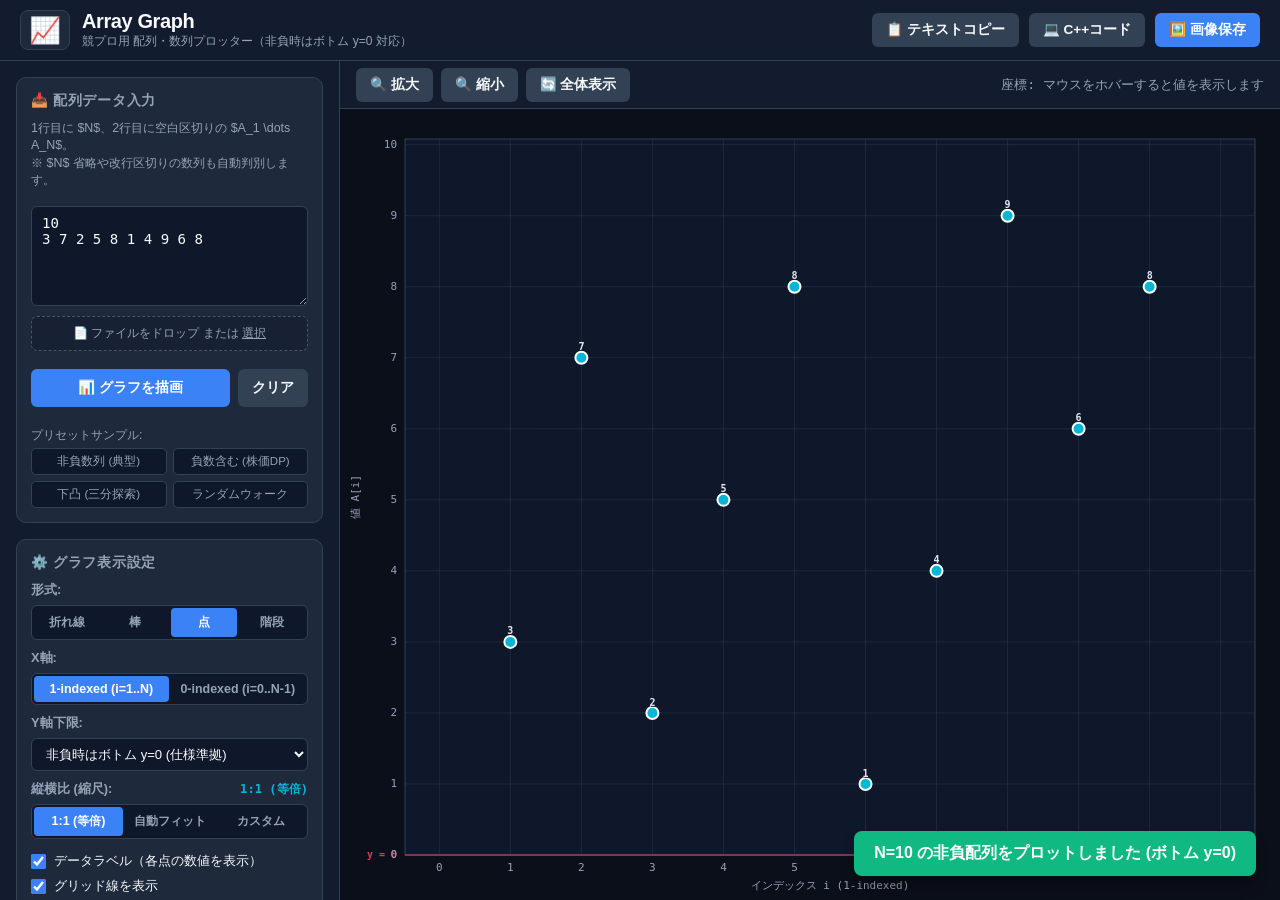
==== app/array_graph/index.html @ fd94a174 "Add AtCoder CP applications (grid_visualizer, array_graph, cp_debugger)" ====
<!DOCTYPE html>
<html lang="ja">
<head>
  <meta charset="UTF-8">
  <meta name="viewport" content="width=device-width, initial-scale=1.0">
  <title>Array Graph - 競プロ用 配列・数列グラフプロッター</title>
  <link rel="stylesheet" href="style.css">
</head>
<body>

  <!-- ヘッダー -->
  <header>
    <div class="logo-area">
      <div class="logo-icon">📈</div>
      <div>
        <h1>Array Graph</h1>
        <div class="subtitle">競プロ用 配列・数列プロッター（非負時はボトム y=0 対応）</div>
      </div>
    </div>
    <div class="header-actions">
      <button class="btn btn-secondary" id="btn-export-text" title="配列データをテキスト形式でコピー">📋 テキストコピー</button>
      <button class="btn btn-secondary" id="btn-export-cpp" title="C++ vector<long long> コードとしてコピー">💻 C++コード</button>
      <button class="btn btn-primary" id="btn-save-image" title="グラフを画像 (PNG) として保存">🖼️ 画像保存</button>
    </div>
  </header>

  <!-- メインコンテンツ -->
  <div class="app-container">

    <!-- サイドバー (入力・設定・統計) -->
    <aside class="sidebar">

      <!-- 1. 入力セクション -->
      <div class="control-section">
        <div class="section-title">
          <span>📥 配列データ入力</span>
        </div>
        <div style="font-size: 0.78rem; color: var(--text-sub); margin-bottom: 6px; line-height: 1.4;">
          1行目に $N$、2行目に空白区切りの $A_1 \dots A_N$。<br>
          ※ $N$ 省略や改行区切りの数列も自動判別します。
        </div>

        <textarea id="input-array-text" class="input-textarea" placeholder="5&#10;3 1 4 1 5"></textarea>

        <!-- ファイルドロップゾーン -->
        <div class="file-drop-zone" id="file-drop-zone">
          <span>📄 ファイルをドロップ または <u>選択</u></span>
          <input type="file" id="file-input" accept=".txt,.in,.out,text/*" style="display: none;">
        </div>

        <div style="display: flex; gap: 8px; margin-top: 8px;">
          <button id="btn-plot" class="btn btn-primary" style="flex: 1; padding: 10px;">📊 グラフを描画</button>
          <button id="btn-clear" class="btn btn-secondary" style="padding: 10px 14px;">クリア</button>
        </div>

        <!-- プリセットサンプル -->
        <div style="margin-top: 10px;">
          <div style="font-size: 0.75rem; color: var(--text-sub); margin-bottom: 4px;">プリセットサンプル:</div>
          <div class="preset-buttons">
            <button class="preset-btn" data-preset="nonneg">非負数列 (典型)</button>
            <button class="preset-btn" data-preset="negative">負数含む (株価DP)</button>
            <button class="preset-btn" data-preset="convex">下凸 (三分探索)</button>
            <button class="preset-btn" data-preset="random-walk">ランダムウォーク</button>
          </div>
        </div>
      </div>

      <!-- 2. グラフ表示設定 -->
      <div class="control-section">
        <div class="section-title">
          <span>⚙️ グラフ表示設定</span>
        </div>

        <!-- グラフ種別 -->
        <div class="setting-row">
          <label class="setting-label">形式:</label>
          <div class="toggle-group" id="graph-type-group">
            <button class="toggle-btn" data-type="line">折れ線</button>
            <button class="toggle-btn" data-type="bar">棒</button>
            <button class="toggle-btn active" data-type="scatter">点</button>
            <button class="toggle-btn" data-type="step">階段</button>
          </div>
        </div>

        <!-- インデックス -->
        <div class="setting-row">
          <label class="setting-label">X軸:</label>
          <div class="toggle-group" id="index-type-group">
            <button class="toggle-btn active" data-index="1">1-indexed (i=1..N)</button>
            <button class="toggle-btn" data-index="0">0-indexed (i=0..N-1)</button>
          </div>
        </div>

        <!-- Y軸下限設定 -->
        <div class="setting-row">
          <label class="setting-label">Y軸下限:</label>
          <select id="select-y-mode" class="select-input">
            <option value="auto_zero" selected>非負時はボトム y=0 (仕様準拠)</option>
            <option value="always_zero">常に y=0 を含む</option>
            <option value="tight">min〜max 完全フィット</option>
          </select>
        </div>

        <!-- 縦横の縮尺 (アスペクト比) -->
        <div class="setting-row">
          <div style="display: flex; justify-content: space-between; align-items: center;">
            <label class="setting-label">縦横比 (縮尺):</label>
            <span id="aspect-ratio-val" style="font-size: 0.76rem; font-family: var(--font-mono); color: var(--accent-cyan); font-weight: bold;">1:1 (等倍)</span>
          </div>
          <div class="toggle-group" id="aspect-ratio-group">
            <button class="toggle-btn active" data-aspect="1:1" title="X軸とY軸の1目盛りピクセル長を同一にする (デフォルト等倍)">1:1 (等倍)</button>
            <button class="toggle-btn" data-aspect="auto" title="キャンバス全体に広がるよう自動フィット">自動フィット</button>
            <button class="toggle-btn" data-aspect="custom" title="スライダーで自由な縦横比率に調整">カスタム</button>
          </div>
          <div id="aspect-slider-container" style="display: none; flex-direction: column; gap: 4px; margin-top: 4px; background: #0f172a; padding: 8px; border-radius: 6px; border: 1px solid var(--panel-border);">
            <div style="display: flex; justify-content: space-between; font-size: 0.72rem; color: var(--text-sub);">
              <span>Y軸 0.2x</span>
              <span id="slider-ratio-display" style="color: var(--accent-cyan); font-weight: bold;">1.0x (1:1)</span>
              <span>Y軸 5.0x</span>
            </div>
            <input type="range" id="aspect-ratio-slider" min="0.2" max="5.0" step="0.05" value="1.0" style="width: 100%; accent-color: var(--accent);">
            <div style="display: flex; justify-content: space-between; gap: 4px; margin-top: 4px;">
              <button class="preset-btn" style="flex: 1;" id="btn-aspect-05">0.5x (1:2)</button>
              <button class="preset-btn" style="flex: 1;" id="btn-aspect-10">1.0x (1:1)</button>
              <button class="preset-btn" style="flex: 1;" id="btn-aspect-20">2.0x (2:1)</button>
            </div>
          </div>
        </div>

        <!-- チェックボックスオプション -->
        <div class="checkbox-options">
          <label class="checkbox-label">
            <input type="checkbox" id="chk-show-labels" checked>
            <span>データラベル（各点の数値を表示）</span>
          </label>
          <label class="checkbox-label">
            <input type="checkbox" id="chk-show-grid" checked>
            <span>グリッド線を表示</span>
          </label>
          <label class="checkbox-label">
            <input type="checkbox" id="chk-show-prefix">
            <span>累積和 (Prefix Sum) を重ねて表示</span>
          </label>
          <label class="checkbox-label">
            <input type="checkbox" id="chk-show-zero" checked>
            <span>y=0 の基準線を強調</span>
          </label>
        </div>
      </div>

      <!-- 3. 配列統計情報 (Analytics) -->
      <div class="control-section">
        <div class="section-title">
          <span>📊 配列の基本統計</span>
        </div>
        <div class="stats-grid" id="stats-grid">
          <div class="stat-item">
            <div class="stat-name">要素数 N</div>
            <div class="stat-val" id="stat-n">-</div>
          </div>
          <div class="stat-item">
            <div class="stat-name">最小値 min(A)</div>
            <div class="stat-val" id="stat-min">-</div>
          </div>
          <div class="stat-item">
            <div class="stat-name">最大値 max(A)</div>
            <div class="stat-val" id="stat-max">-</div>
          </div>
          <div class="stat-item">
            <div class="stat-name">総和 ΣA</div>
            <div class="stat-val" id="stat-sum">-</div>
          </div>
          <div class="stat-item" style="grid-column: span 2;">
            <div class="stat-name">平均値</div>
            <div class="stat-val" id="stat-avg">-</div>
          </div>
        </div>
      </div>

    </aside>

    <!-- メインワークスペース (キャンバス) -->
    <main class="workspace">

      <!-- ツールバー -->
      <div class="workspace-toolbar">
        <div class="toolbar-group">
          <button id="btn-zoom-in" class="btn btn-secondary" title="拡大">🔍 拡大</button>
          <button id="btn-zoom-out" class="btn btn-secondary" title="縮小">🔍 縮小</button>
          <button id="btn-reset-view" class="btn btn-secondary" title="全体を表示 (リセット)">🔄 全体表示</button>
        </div>

        <div class="toolbar-status" id="hover-coord-text">
          座標: マウスをホバーすると値を表示します
        </div>
      </div>

      <!-- キャンバスエリア -->
      <div class="canvas-container" id="canvas-container">
        <canvas id="plot-canvas"></canvas>

        <!-- マウスホバー用フローティングツールチップ -->
        <div class="plot-tooltip" id="plot-tooltip"></div>

        <!-- データ未入力時のプレースホルダー -->
        <div class="empty-state" id="empty-state">
          <div style="font-size: 3rem; margin-bottom: 12px;">📊</div>
          <h3>配列データを入力してプロット</h3>
          <p>左側の入力欄に $N$ と $A_1 \dots A_N$ を貼り付けて「グラフを描画」を押してください。<br>プリセットサンプルからもすぐに試せます。</p>
        </div>
      </div>

    </main>
  </div>

  <!-- トースト通知 -->
  <div class="toast" id="toast">クリップボードにコピーしました！</div>

  <script src="script.js"></script>
</body>
</html>
---- app/array_graph/style.css ----
/* Array Graph - style.css */

:root {
  --bg-main: #0b0f19;
  --bg-sidebar: #131b2e;
  --panel-bg: #1e293b;
  --panel-border: #334155;
  --accent: #3b82f6;
  --accent-hover: #2563eb;
  --accent-cyan: #06b6d4;
  --accent-emerald: #10b981;
  --accent-rose: #f43f5e;
  --accent-amber: #f59e0b;
  --text-main: #f8fafc;
  --text-sub: #94a3b8;
  --font-mono: ui-monospace, SFMono-Regular, Menlo, Monaco, Consolas, monospace;
}

* {
  box-sizing: border-box;
  margin: 0;
  padding: 0;
}

body {
  font-family: -apple-system, BlinkMacSystemFont, "Segoe UI", Roboto, Helvetica, Arial, sans-serif;
  background-color: var(--bg-main);
  color: var(--text-main);
  height: 100vh;
  display: flex;
  flex-direction: column;
  overflow: hidden;
  user-select: none;
}

/* ヘッダー */
header {
  background-color: var(--bg-sidebar);
  border-bottom: 1px solid var(--panel-border);
  padding: 10px 20px;
  display: flex;
  justify-content: space-between;
  align-items: center;
  z-index: 10;
}

.logo-area {
  display: flex;
  align-items: center;
  gap: 12px;
}

.logo-icon {
  font-size: 1.6rem;
  background-color: #1e293b;
  border-radius: 8px;
  padding: 4px 8px;
  border: 1px solid var(--panel-border);
}

h1 {
  font-size: 1.25rem;
  font-weight: 700;
  letter-spacing: -0.02em;
}

.subtitle {
  font-size: 0.75rem;
  color: var(--text-sub);
}

.header-actions {
  display: flex;
  gap: 10px;
}

/* アプリメインコンテナ */
.app-container {
  display: flex;
  flex: 1;
  overflow: hidden;
}

/* サイドバー */
.sidebar {
  width: 340px;
  background-color: var(--bg-sidebar);
  border-right: 1px solid var(--panel-border);
  padding: 16px;
  display: flex;
  flex-direction: column;
  gap: 16px;
  overflow-y: auto;
}

.control-section {
  background-color: var(--panel-bg);
  border: 1px solid var(--panel-border);
  border-radius: 10px;
  padding: 14px;
  display: flex;
  flex-direction: column;
  gap: 10px;
}

.section-title {
  font-size: 0.85rem;
  font-weight: 700;
  text-transform: uppercase;
  letter-spacing: 0.05em;
  color: var(--text-sub);
  display: flex;
  align-items: center;
  gap: 6px;
}

/* テキストエリア */
.input-textarea {
  width: 100%;
  height: 100px;
  background-color: #0f172a;
  border: 1px solid var(--panel-border);
  border-radius: 6px;
  color: var(--text-main);
  padding: 8px 10px;
  font-family: var(--font-mono);
  font-size: 0.88rem;
  resize: vertical;
  outline: none;
  transition: border-color 0.15s;
}

.input-textarea:focus {
  border-color: var(--accent);
}

/* ファイルドロップゾーン */
.file-drop-zone {
  border: 1px dashed #475569;
  border-radius: 6px;
  padding: 8px;
  text-align: center;
  cursor: pointer;
  background-color: rgba(15, 23, 42, 0.4);
  color: var(--text-sub);
  font-size: 0.76rem;
  transition: all 0.15s;
}

.file-drop-zone:hover, .file-drop-zone.dragover {
  border-color: var(--accent);
  background-color: rgba(59, 130, 246, 0.1);
  color: var(--text-main);
}

/* プリセットボタン */
.preset-buttons {
  display: grid;
  grid-template-columns: 1fr 1fr;
  gap: 6px;
}

.preset-btn {
  background-color: #0f172a;
  border: 1px solid var(--panel-border);
  color: var(--text-sub);
  padding: 5px 8px;
  border-radius: 5px;
  font-size: 0.72rem;
  cursor: pointer;
  transition: all 0.15s;
}

.preset-btn:hover {
  background-color: #334155;
  color: var(--text-main);
  border-color: #475569;
}

/* ボタン共通 */
.btn {
  display: inline-flex;
  align-items: center;
  justify-content: center;
  gap: 6px;
  font-size: 0.85rem;
  font-weight: 600;
  padding: 8px 14px;
  border-radius: 6px;
  border: none;
  cursor: pointer;
  transition: all 0.15s ease;
}

.btn-primary {
  background-color: var(--accent);
  color: white;
}

.btn-primary:hover {
  background-color: var(--accent-hover);
}

.btn-secondary {
  background-color: #334155;
  color: var(--text-main);
}

.btn-secondary:hover {
  background-color: #475569;
}

/* 設定行 */
.setting-row {
  display: flex;
  flex-direction: column;
  gap: 6px;
}

.setting-label {
  font-size: 0.8rem;
  color: var(--text-sub);
  font-weight: 600;
}

.select-input {
  background-color: #0f172a;
  border: 1px solid var(--panel-border);
  color: var(--text-main);
  padding: 7px 10px;
  border-radius: 6px;
  font-size: 0.82rem;
  outline: none;
}

.select-input:focus {
  border-color: var(--accent);
}

/* トグルボタングループ */
.toggle-group {
  display: flex;
  background-color: #0f172a;
  border: 1px solid var(--panel-border);
  border-radius: 6px;
  padding: 2px;
  gap: 2px;
}

.toggle-btn {
  flex: 1;
  background: none;
  border: none;
  color: var(--text-sub);
  font-size: 0.78rem;
  font-weight: 600;
  padding: 6px 8px;
  border-radius: 4px;
  cursor: pointer;
  transition: all 0.15s;
  text-align: center;
}

.toggle-btn.active {
  background-color: var(--accent);
  color: white;
}

/* チェックボックス */
.checkbox-options {
  display: flex;
  flex-direction: column;
  gap: 8px;
  margin-top: 4px;
}

.checkbox-label {
  display: flex;
  align-items: center;
  gap: 8px;
  font-size: 0.8rem;
  color: var(--text-main);
  cursor: pointer;
}

.checkbox-label input[type="checkbox"] {
  accent-color: var(--accent);
  width: 15px;
  height: 15px;
  cursor: pointer;
}

/* 統計情報グリッド */
.stats-grid {
  display: grid;
  grid-template-columns: 1fr 1fr;
  gap: 8px;
}

.stat-item {
  background-color: #0f172a;
  border: 1px solid var(--panel-border);
  border-radius: 6px;
  padding: 8px 10px;
  display: flex;
  flex-direction: column;
}

.stat-name {
  font-size: 0.7rem;
  color: var(--text-sub);
}

.stat-val {
  font-size: 1.05rem;
  font-weight: 700;
  font-family: var(--font-mono);
  color: var(--accent-cyan);
  margin-top: 2px;
}

/* メインワークスペース */
.workspace {
  flex: 1;
  display: flex;
  flex-direction: column;
  background-color: var(--bg-main);
  position: relative;
  overflow: hidden;
}

/* ツールバー */
.workspace-toolbar {
  height: 48px;
  background-color: var(--bg-sidebar);
  border-bottom: 1px solid var(--panel-border);
  padding: 0 16px;
  display: flex;
  align-items: center;
  justify-content: space-between;
  gap: 12px;
}

.toolbar-group {
  display: flex;
  align-items: center;
  gap: 8px;
}

.toolbar-status {
  font-size: 0.82rem;
  color: var(--text-sub);
  font-family: var(--font-mono);
}

/* キャンバスコンテナ */
.canvas-container {
  flex: 1;
  position: relative;
  overflow: hidden;
  display: flex;
  align-items: center;
  justify-content: center;
}

#plot-canvas {
  width: 100%;
  height: 100%;
  display: block;
  cursor: crosshair;
}

/* ホバー用フローティングツールチップ */
.plot-tooltip {
  position: absolute;
  pointer-events: none;
  background-color: rgba(15, 23, 42, 0.92);
  backdrop-filter: blur(4px);
  border: 1px solid var(--accent-cyan);
  color: var(--text-main);
  padding: 8px 12px;
  border-radius: 6px;
  font-size: 0.82rem;
  font-family: var(--font-mono);
  line-height: 1.4;
  box-shadow: 0 4px 12px rgba(0, 0, 0, 0.5);
  display: none;
  z-index: 50;
  transform: translate(-50%, -120%);
}

/* 未入力時のプレースホルダー */
.empty-state {
  position: absolute;
  display: flex;
  flex-direction: column;
  align-items: center;
  justify-content: center;
  text-align: center;
  color: var(--text-sub);
  pointer-events: none;
  padding: 20px;
}

.empty-state h3 {
  color: var(--text-main);
  font-size: 1.2rem;
  margin-bottom: 8px;
}

.empty-state p {
  font-size: 0.85rem;
  line-height: 1.5;
  max-width: 400px;
}

/* 通知トースト */
.toast {
  position: fixed;
  bottom: 24px;
  right: 24px;
  background-color: var(--accent-emerald);
  color: white;
  padding: 12px 20px;
  border-radius: 8px;
  font-weight: 600;
  box-shadow: 0 10px 15px -3px rgba(0, 0, 0, 0.4);
  transform: translateY(100px);
  opacity: 0;
  transition: all 0.3s cubic-bezier(0.16, 1, 0.3, 1);
  z-index: 1000;
}

.toast.show {
  transform: translateY(0);
  opacity: 1;
}
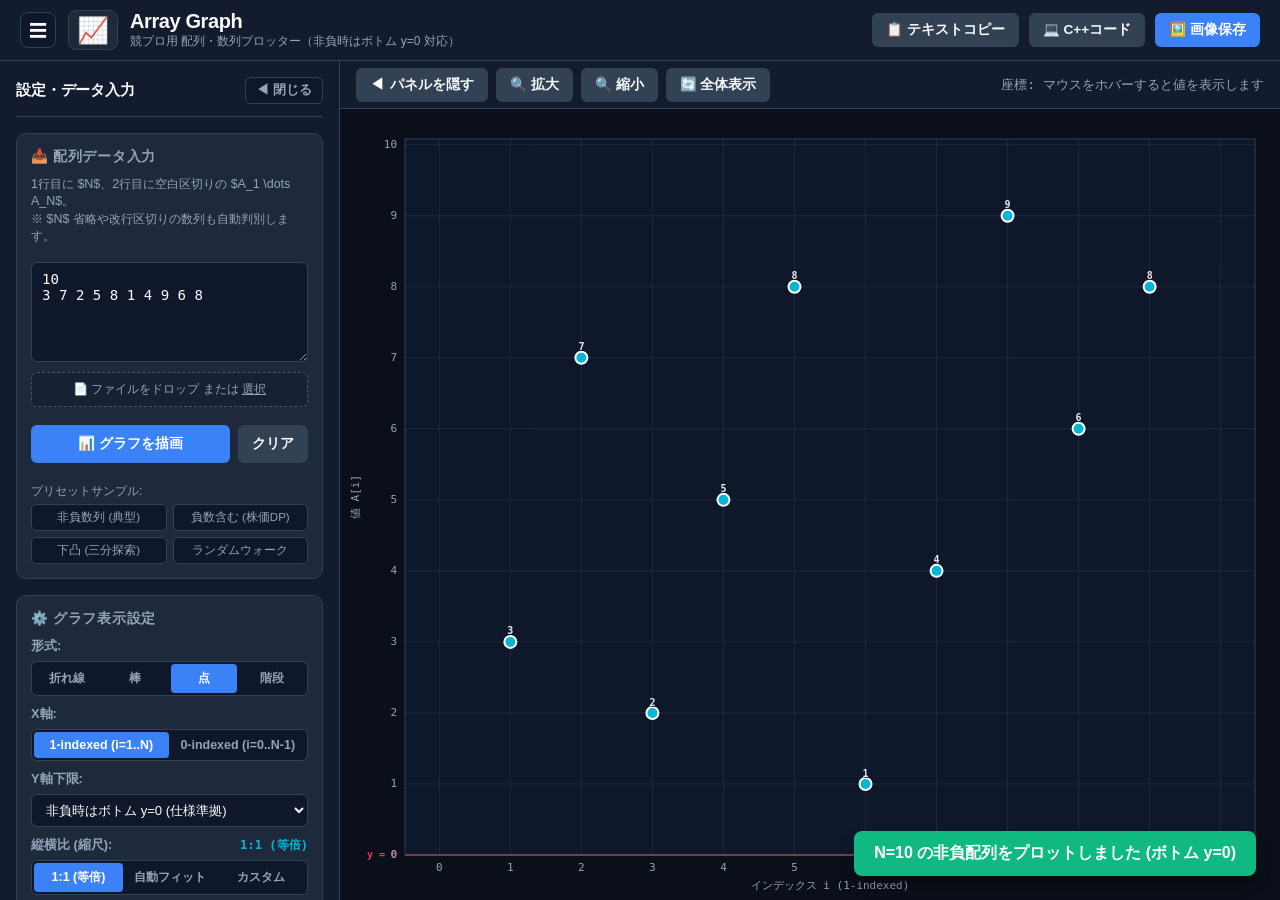
==== commit a4ab5d76: "Support collapsible panels and localStorage persistence across all web apps" ====
--- a/app/array_graph/index.html
+++ b/app/array_graph/index.html
@@ -11,6 +11,9 @@
   <!-- ヘッダー -->
   <header>
     <div class="logo-area">
+      <button id="btn-header-toggle-sidebar" class="sidebar-header-toggle-btn" title="サイドバーを開閉 (Ctrl+B / ⌘B)">
+        ☰
+      </button>
       <div class="logo-icon">📈</div>
       <div>
         <h1>Array Graph</h1>
@@ -25,10 +28,18 @@
   </header>
 
   <!-- メインコンテンツ -->
-  <div class="app-container">
+  <div class="app-container" id="app-container">
 
     <!-- サイドバー (入力・設定・統計) -->
-    <aside class="sidebar">
+    <aside class="sidebar" id="sidebar">
+
+      <!-- サイドバー上部ヘッダー (折りたたみボタン) -->
+      <div class="sidebar-header">
+        <span class="sidebar-header-title">設定・データ入力</span>
+        <button id="btn-close-sidebar" class="sidebar-close-btn" title="サイドバーを閉じる (Ctrl+B / ⌘B)">
+          ◀ 閉じる
+        </button>
+      </div>
 
       <!-- 1. 入力セクション -->
       <div class="control-section">
@@ -182,9 +193,18 @@
     <!-- メインワークスペース (キャンバス) -->
     <main class="workspace">
 
+      <!-- 折りたたみ時の展開フローティングボタン -->
+      <button id="btn-floating-expand" class="floating-sidebar-toggle" title="サイドバーを開く (Ctrl+B / ⌘B)">
+        ▶ パネルを開く
+      </button>
+
       <!-- ツールバー -->
       <div class="workspace-toolbar">
         <div class="toolbar-group">
+          <button id="btn-toggle-sidebar" class="btn btn-secondary sidebar-toggle-btn" title="サイドバーを開閉 (Ctrl+B / ⌘B)">
+            <span id="sidebar-toggle-icon">◀</span>
+            <span id="sidebar-toggle-text">パネルを隠す</span>
+          </button>
           <button id="btn-zoom-in" class="btn btn-secondary" title="拡大">🔍 拡大</button>
           <button id="btn-zoom-out" class="btn btn-secondary" title="縮小">🔍 縮小</button>
           <button id="btn-reset-view" class="btn btn-secondary" title="全体を表示 (リセット)">🔄 全体表示</button>
--- a/app/array_graph/style.css
+++ b/app/array_graph/style.css
@@ -50,6 +50,27 @@
   gap: 12px;
 }
 
+.sidebar-header-toggle-btn {
+  background: #0f172a;
+  border: 1px solid var(--panel-border);
+  color: var(--text-main);
+  width: 36px;
+  height: 36px;
+  border-radius: 8px;
+  display: flex;
+  align-items: center;
+  justify-content: center;
+  font-size: 1.15rem;
+  cursor: pointer;
+  transition: all 0.15s ease;
+}
+
+.sidebar-header-toggle-btn:hover {
+  background: #334155;
+  border-color: var(--accent);
+  color: #bfdbfe;
+}
+
 .logo-icon {
   font-size: 1.6rem;
   background-color: #1e293b;
@@ -79,11 +100,13 @@
   display: flex;
   flex: 1;
   overflow: hidden;
+  position: relative;
 }
 
 /* サイドバー */
 .sidebar {
   width: 340px;
+  min-width: 340px;
   background-color: var(--bg-sidebar);
   border-right: 1px solid var(--panel-border);
   padding: 16px;
@@ -91,6 +114,108 @@
   flex-direction: column;
   gap: 16px;
   overflow-y: auto;
+  overflow-x: hidden;
+  flex-shrink: 0;
+  transition: width 0.25s cubic-bezier(0.4, 0, 0.2, 1),
+              min-width 0.25s cubic-bezier(0.4, 0, 0.2, 1),
+              padding 0.25s cubic-bezier(0.4, 0, 0.2, 1),
+              opacity 0.2s ease,
+              border-width 0.25s ease;
+  white-space: normal;
+}
+
+.app-container.sidebar-collapsed .sidebar {
+  width: 0 !important;
+  min-width: 0 !important;
+  padding: 0 !important;
+  border-right: none !important;
+  overflow: hidden !important;
+  opacity: 0 !important;
+  pointer-events: none;
+}
+
+/* サイドバー上部ヘッダー */
+.sidebar-header {
+  display: flex;
+  justify-content: space-between;
+  align-items: center;
+  padding-bottom: 12px;
+  border-bottom: 1px solid var(--panel-border);
+}
+
+.sidebar-header-title {
+  font-size: 0.95rem;
+  font-weight: 700;
+  color: var(--text-main);
+  letter-spacing: -0.01em;
+}
+
+.sidebar-close-btn {
+  background: #0f172a;
+  border: 1px solid var(--panel-border);
+  color: var(--text-sub);
+  padding: 4px 10px;
+  border-radius: 6px;
+  font-size: 0.8rem;
+  font-weight: 600;
+  cursor: pointer;
+  display: inline-flex;
+  align-items: center;
+  gap: 4px;
+  transition: all 0.15s ease;
+}
+
+.sidebar-close-btn:hover {
+  background: #334155;
+  color: var(--text-main);
+  border-color: var(--accent);
+}
+
+/* ツールバーのサイドバートグルボタン */
+.sidebar-toggle-btn {
+  display: inline-flex;
+  align-items: center;
+  gap: 6px;
+  font-size: 0.825rem;
+}
+
+.sidebar-toggle-btn.active {
+  background-color: #1e3a8a;
+  border-color: var(--accent);
+  color: #bfdbfe;
+}
+
+/* フローティング展開ボタン (折りたたみ時に左端に現れるタブ) */
+.floating-sidebar-toggle {
+  position: absolute;
+  top: 55px;
+  left: 0;
+  z-index: 40;
+  background: #1e293b;
+  border: 1px solid var(--panel-border);
+  border-left: none;
+  border-radius: 0 8px 8px 0;
+  color: var(--text-main);
+  padding: 8px 12px 8px 8px;
+  font-size: 0.8rem;
+  font-weight: 600;
+  cursor: pointer;
+  display: none;
+  align-items: center;
+  gap: 6px;
+  box-shadow: 2px 4px 12px rgba(0, 0, 0, 0.4);
+  transition: all 0.15s ease;
+}
+
+.floating-sidebar-toggle:hover {
+  background: #334155;
+  color: #bfdbfe;
+  border-color: var(--accent);
+  padding-left: 12px;
+}
+
+.app-container.sidebar-collapsed .floating-sidebar-toggle {
+  display: inline-flex;
 }
 
 .control-section {
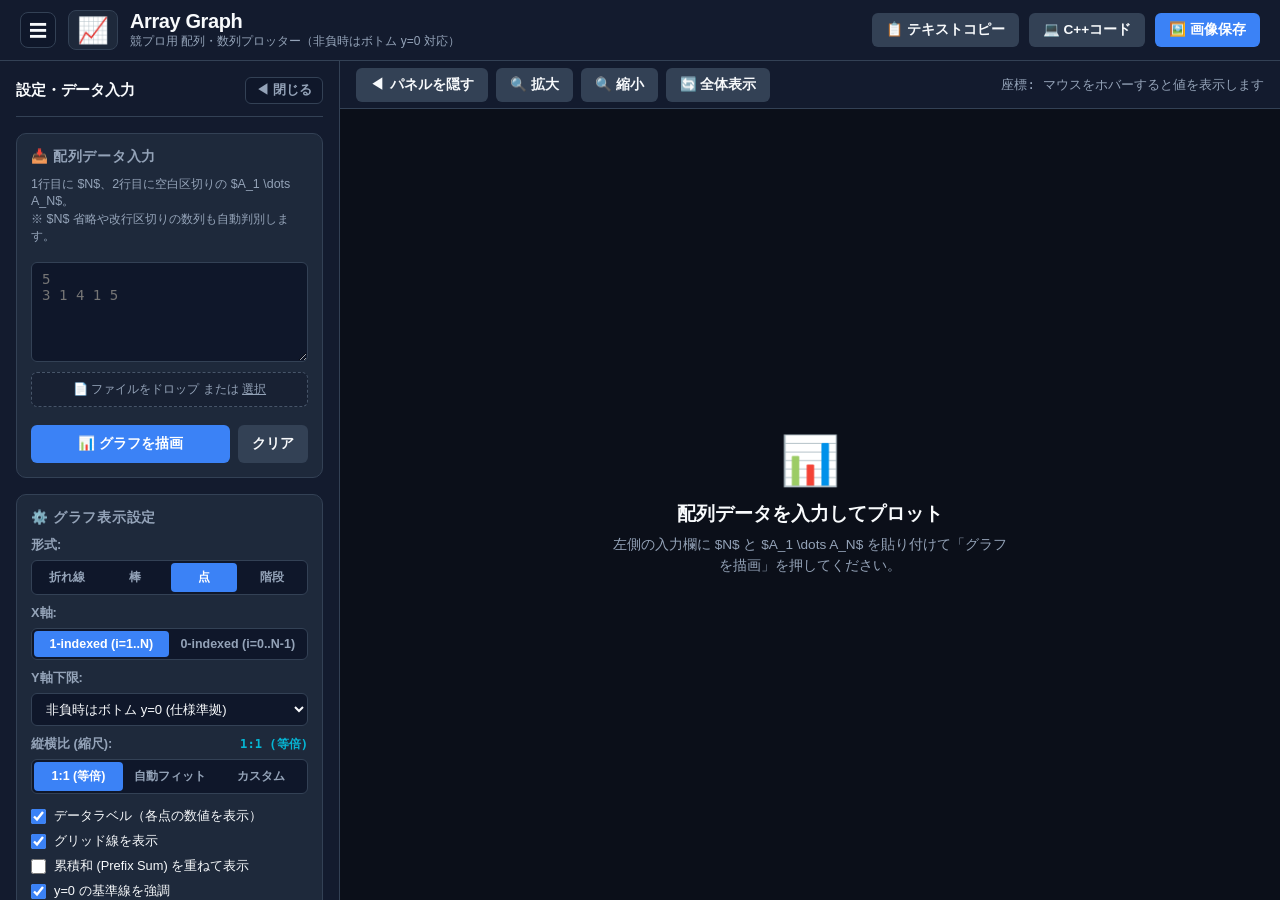
==== commit 3c6d3272: "Remove sample code and preset samples from all applications" ====
--- a/app/array_graph/index.html
+++ b/app/array_graph/index.html
@@ -62,17 +62,6 @@
         <div style="display: flex; gap: 8px; margin-top: 8px;">
           <button id="btn-plot" class="btn btn-primary" style="flex: 1; padding: 10px;">📊 グラフを描画</button>
           <button id="btn-clear" class="btn btn-secondary" style="padding: 10px 14px;">クリア</button>
-        </div>
-
-        <!-- プリセットサンプル -->
-        <div style="margin-top: 10px;">
-          <div style="font-size: 0.75rem; color: var(--text-sub); margin-bottom: 4px;">プリセットサンプル:</div>
-          <div class="preset-buttons">
-            <button class="preset-btn" data-preset="nonneg">非負数列 (典型)</button>
-            <button class="preset-btn" data-preset="negative">負数含む (株価DP)</button>
-            <button class="preset-btn" data-preset="convex">下凸 (三分探索)</button>
-            <button class="preset-btn" data-preset="random-walk">ランダムウォーク</button>
-          </div>
         </div>
       </div>
 
@@ -226,7 +215,7 @@
         <div class="empty-state" id="empty-state">
           <div style="font-size: 3rem; margin-bottom: 12px;">📊</div>
           <h3>配列データを入力してプロット</h3>
-          <p>左側の入力欄に $N$ と $A_1 \dots A_N$ を貼り付けて「グラフを描画」を押してください。<br>プリセットサンプルからもすぐに試せます。</p>
+          <p>左側の入力欄に $N$ と $A_1 \dots A_N$ を貼り付けて「グラフを描画」を押してください。</p>
         </div>
       </div>
 
